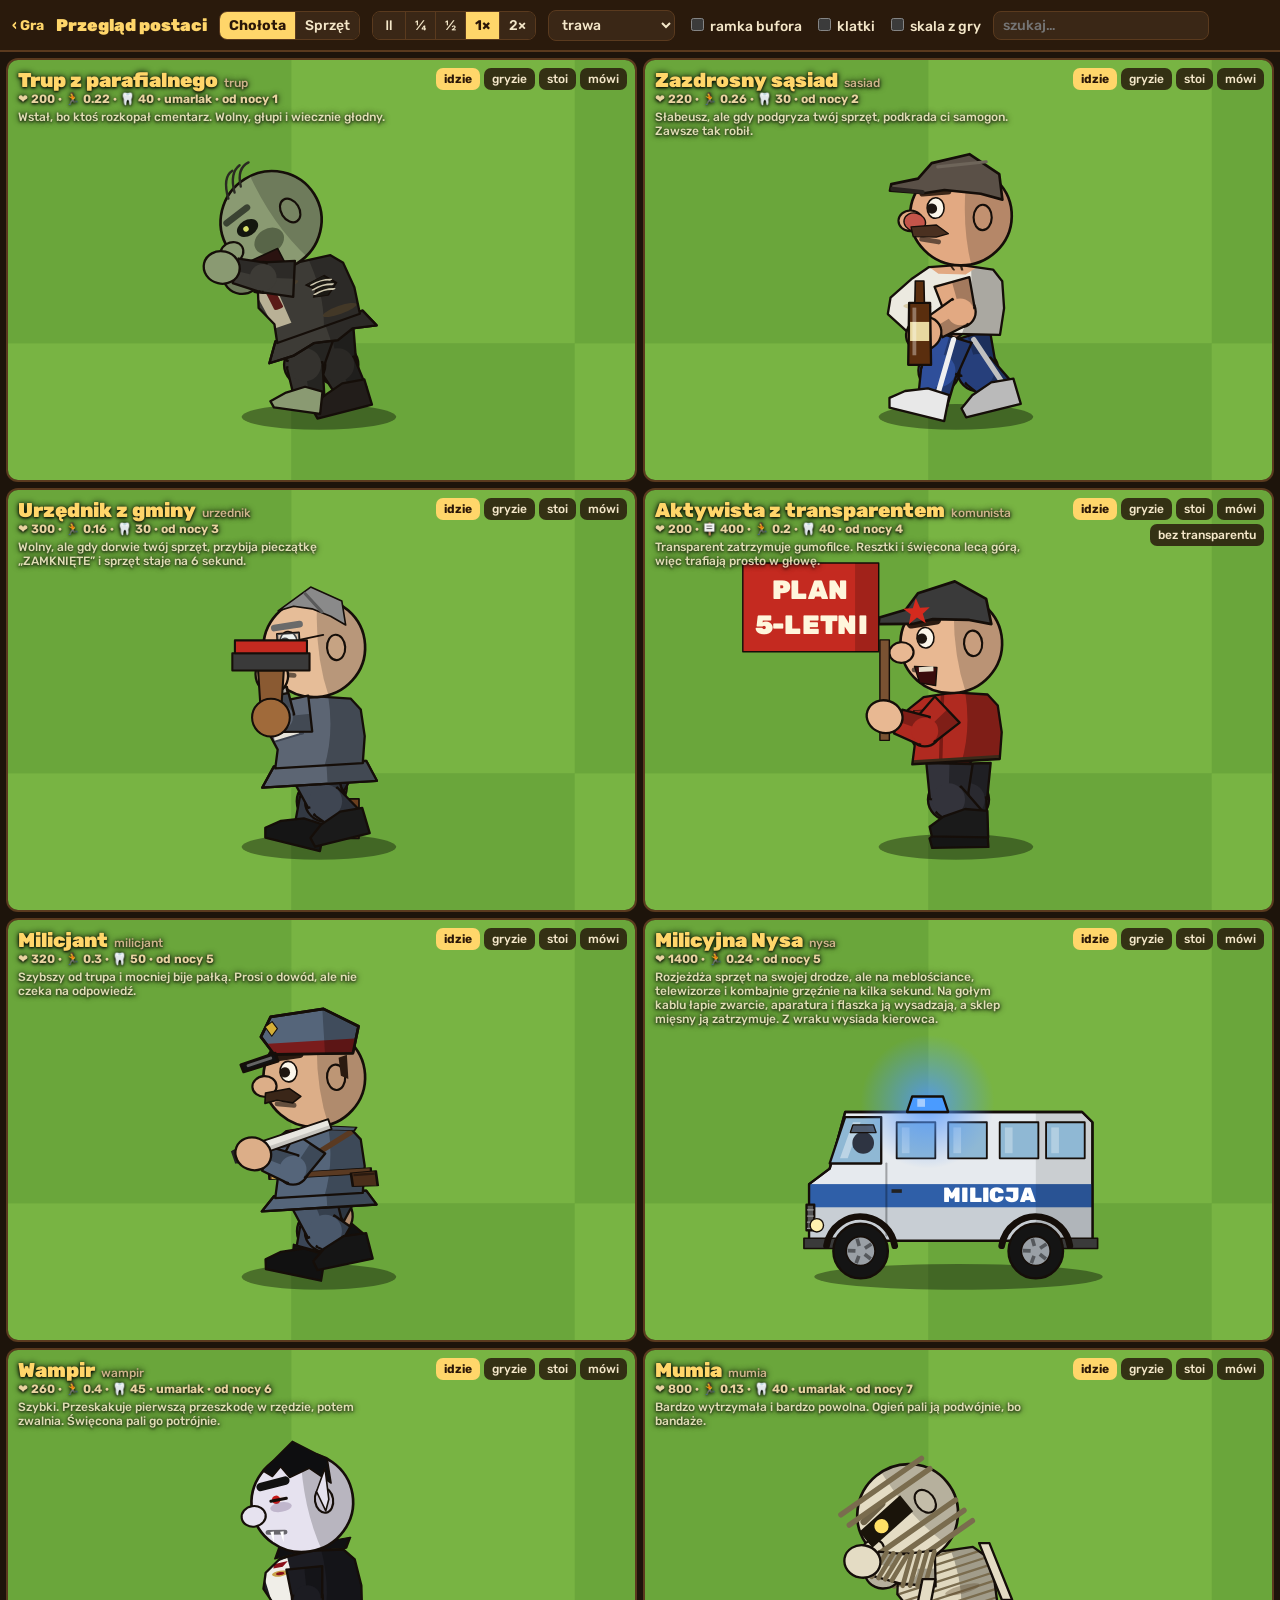
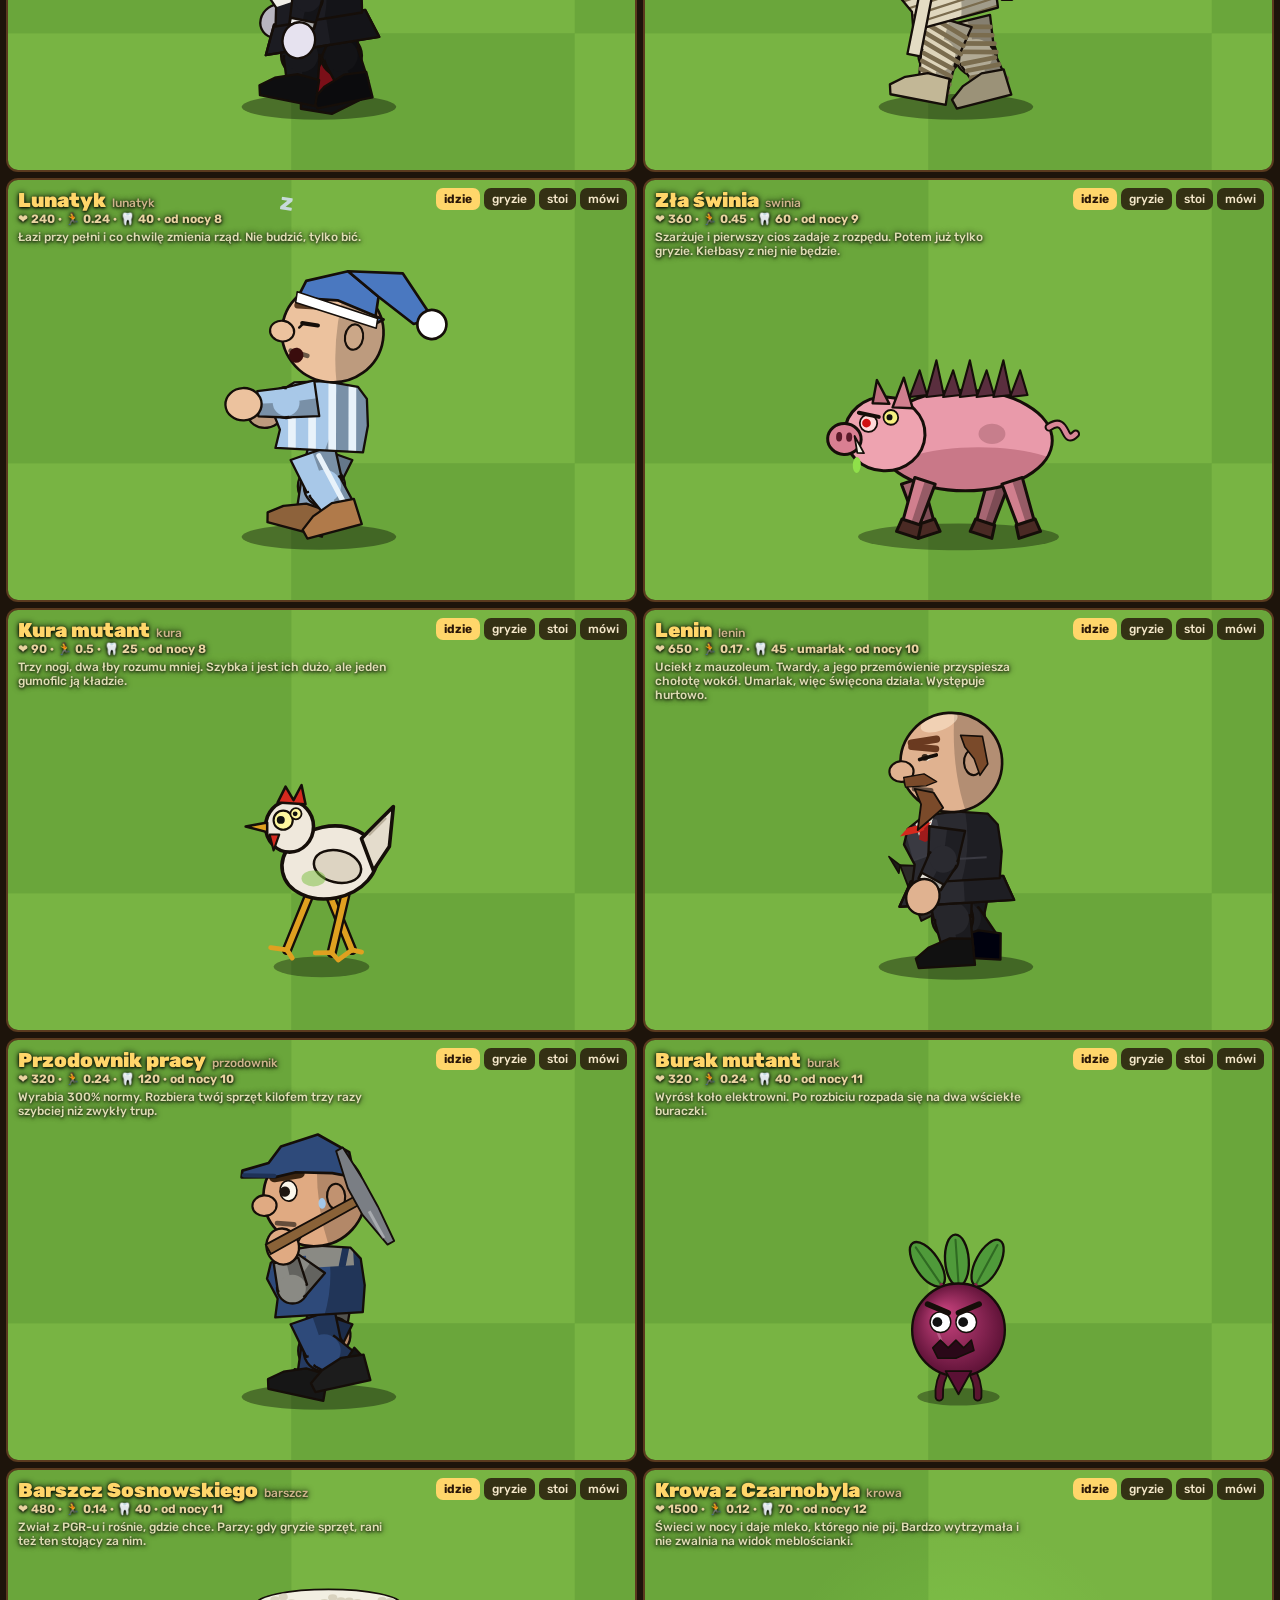
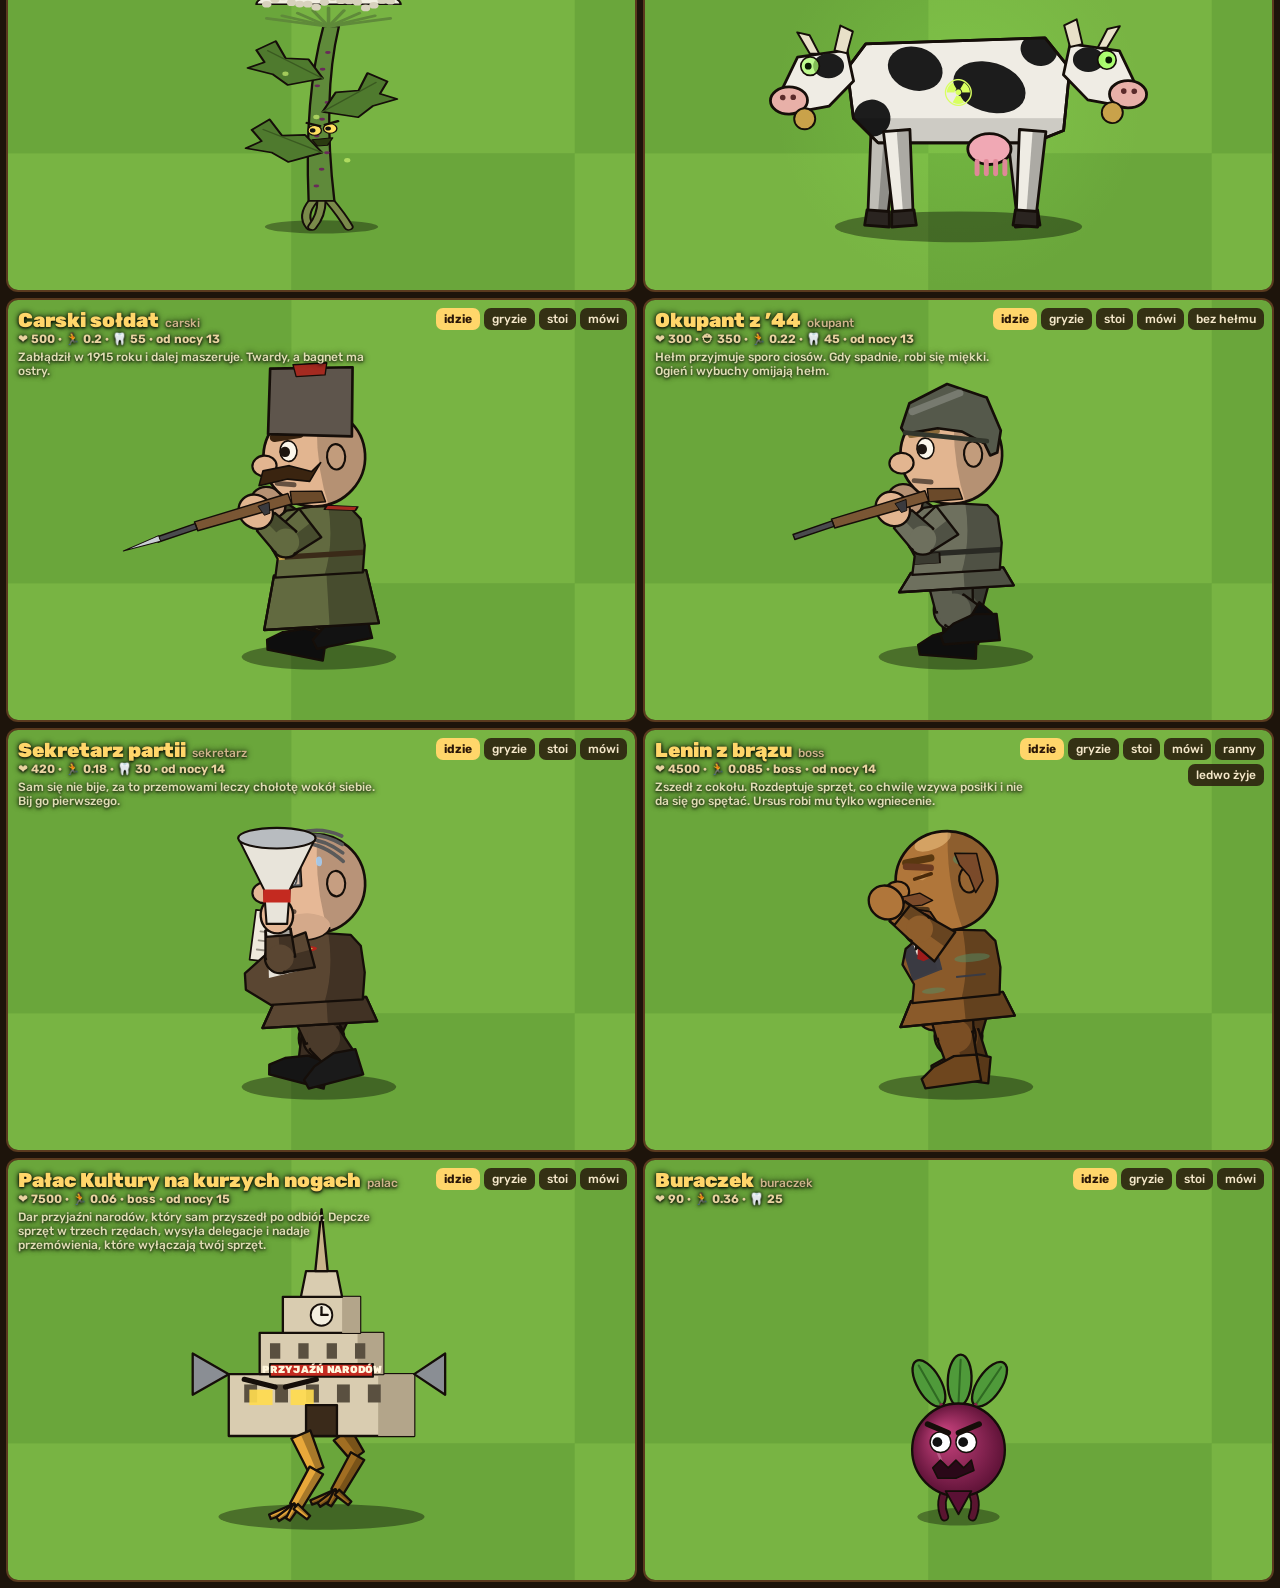
==== postacie.html @ 2f37360c "postacie: przegląd postaci w dużej skali Almanach w grze pokazuje postacie za małe, żeby oceniać gra" ====
<!doctype html>
<html lang="pl">
<head>
<meta charset="utf-8">
<meta name="viewport" content="width=device-width, initial-scale=1">
<link rel="icon" href="icon.svg">
<title>Przegląd postaci – Egzorcysta vs Chołota</title>
<link rel="preconnect" href="https://fonts.googleapis.com">
<link rel="preconnect" href="https://fonts.gstatic.com" crossorigin>
<link href="https://fonts.googleapis.com/css2?family=Rubik:wght@500;700;900&display=swap" rel="stylesheet">
<link rel="stylesheet" href="css/postacie.css">
</head>
<body>
<header>
  <a href="./" title="Do gry">‹ Gra</a>
  <b>Przegląd postaci</b>
  <span class="seg" id="tabs"></span>
  <span class="seg" id="speeds"></span>
  <select id="bg" title="Tło"></select>
  <label><input type="checkbox" id="box"> ramka bufora</label>
  <label><input type="checkbox" id="frames"> klatki</label>
  <label><input type="checkbox" id="gameScale"> skala z gry</label>
  <input id="q" type="search" placeholder="szukaj…">
</header>
<main id="grid"></main>
<!-- gra potrzebuje #c przy starcie; tu tylko zaślepka -->
<canvas id="c" hidden></canvas>
<script src="js/postacie.js"></script>
</body>
</html>
---- css/postacie.css ----
:root{--bg:#1d140b;--fg:#f4e7c9;--acc:#ffd66a;--panel:#2e2013;--head:52px;color-scheme:dark;}
*{box-sizing:border-box;}
body{margin:0;background:var(--bg);color:var(--fg);font:500 14px Rubik,system-ui,sans-serif;}
header{position:sticky;top:0;z-index:2;height:var(--head);display:flex;align-items:center;gap:12px;padding:0 12px;background:#2a1a0c;border-bottom:2px solid #5a3a1e;overflow-x:auto;white-space:nowrap;}
header a{color:var(--acc);text-decoration:none;font-weight:700;}
header b{color:var(--acc);font-weight:900;font-size:17px;}
.seg{display:inline-flex;border:1px solid #5a3a1e;border-radius:8px;overflow:hidden;}
button,select,input{font:inherit;color:inherit;background:#3a2716;border:0;padding:5px 9px;cursor:pointer;}
.seg button+button{border-left:1px solid #5a3a1e;}
button.on{background:var(--acc);color:#2a1608;font-weight:700;}
select,input[type=search]{border:1px solid #5a3a1e;border-radius:8px;}
input[type=checkbox]{padding:0;}
/* siatka 2×2: każda karta to pół ekranu, reszta przewija się w dół */
#grid{display:grid;grid-template-columns:1fr 1fr;grid-auto-rows:calc((100vh - var(--head)) / 2);gap:6px;padding:6px;}
.card{position:relative;background:var(--panel);border:2px solid #5a3a1e;border-radius:12px;overflow:hidden;}
.card.big{grid-column:1 / -1;grid-row:span 2;}
.card canvas{position:absolute;inset:0;width:100%;height:100%;}
.info{position:absolute;left:10px;top:8px;right:10px;pointer-events:none;text-shadow:0 1px 3px #000,0 0 6px #000;}
.info h2{margin:0;font-size:20px;font-weight:900;color:var(--acc);}
.info h2 small{font-size:12px;font-weight:500;color:#cdb48a;margin-left:6px;}
.info .stats{font-size:12px;font-weight:700;color:#e8d3a0;}
.info p{margin:4px 0 0;max-width:46ch;font-size:12px;opacity:.85;}
.states{position:absolute;right:8px;top:8px;display:flex;flex-wrap:wrap;justify-content:flex-end;gap:4px;max-width:45%;}
.states button{border-radius:7px;padding:4px 8px;font-size:12px;background:rgba(40,26,12,.85);}
.states button.on{background:var(--acc);}
@media (max-width:700px){#grid{grid-template-columns:1fr;}}
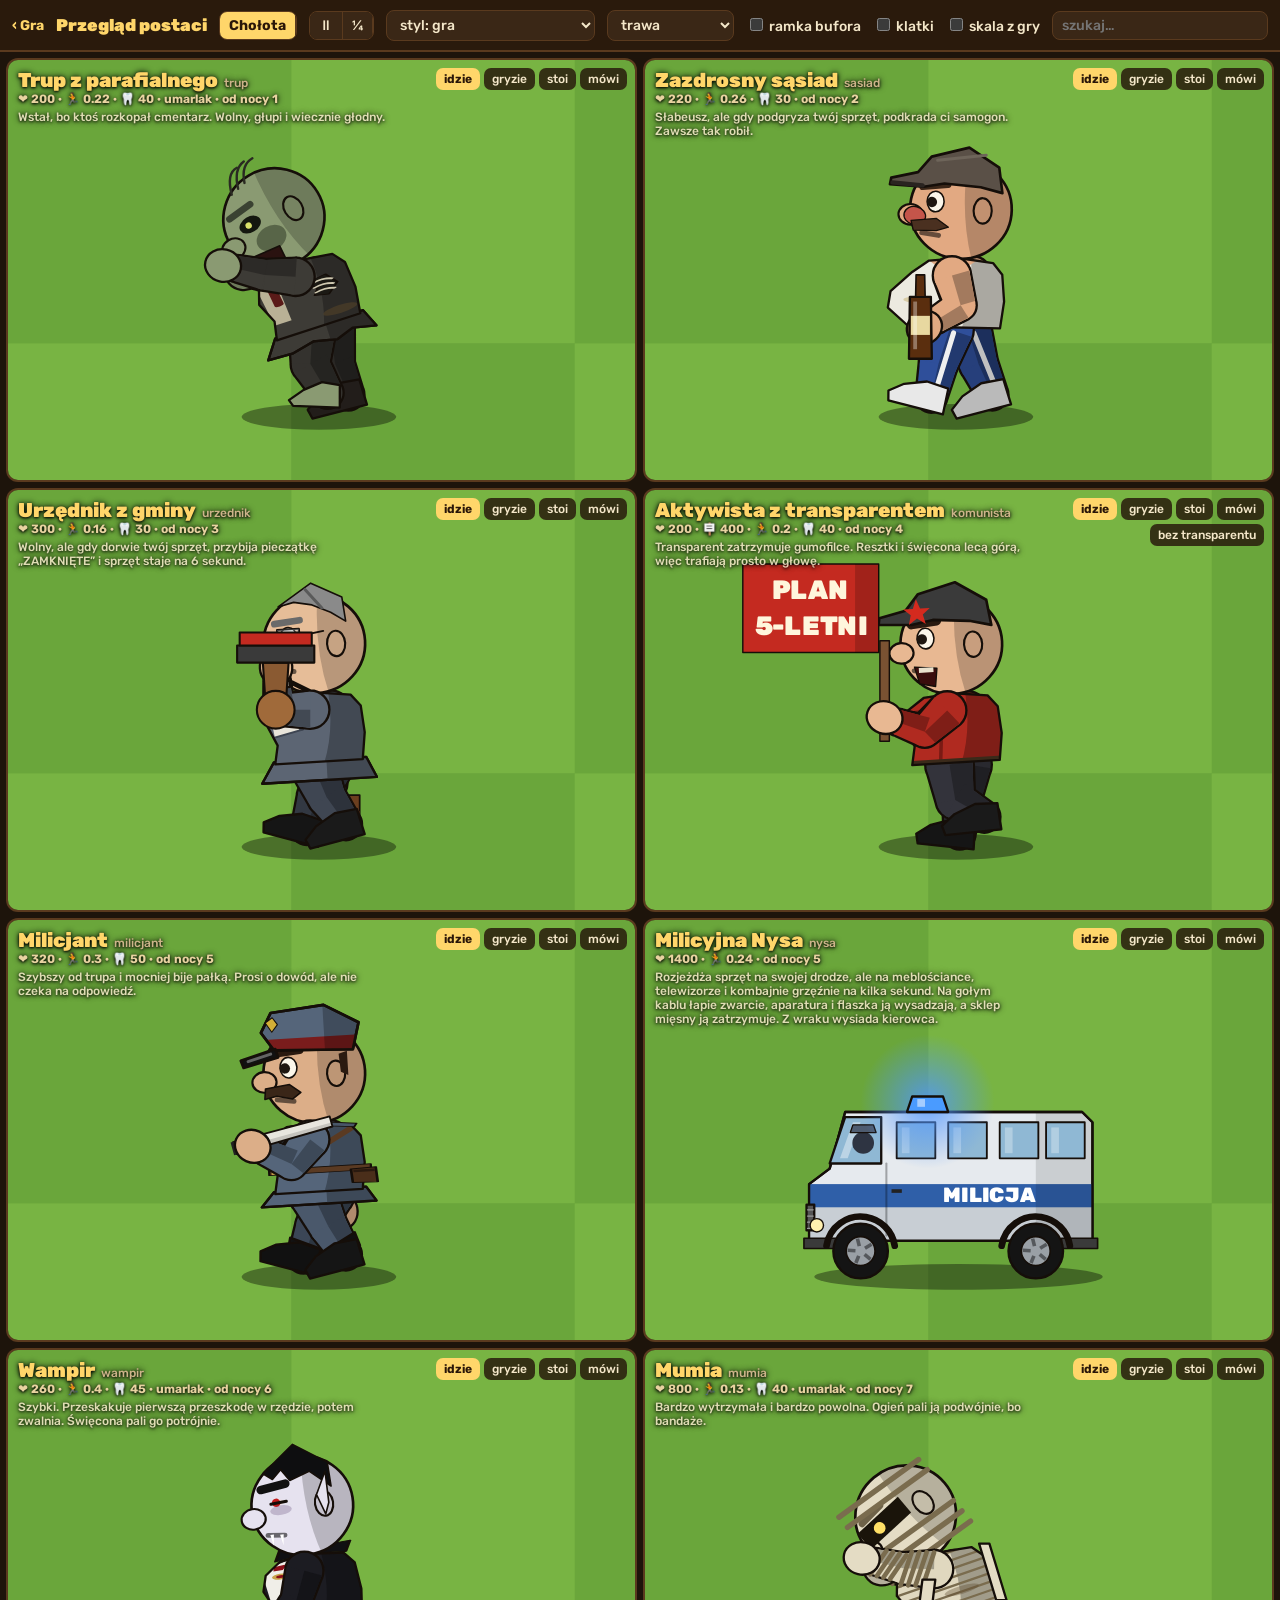
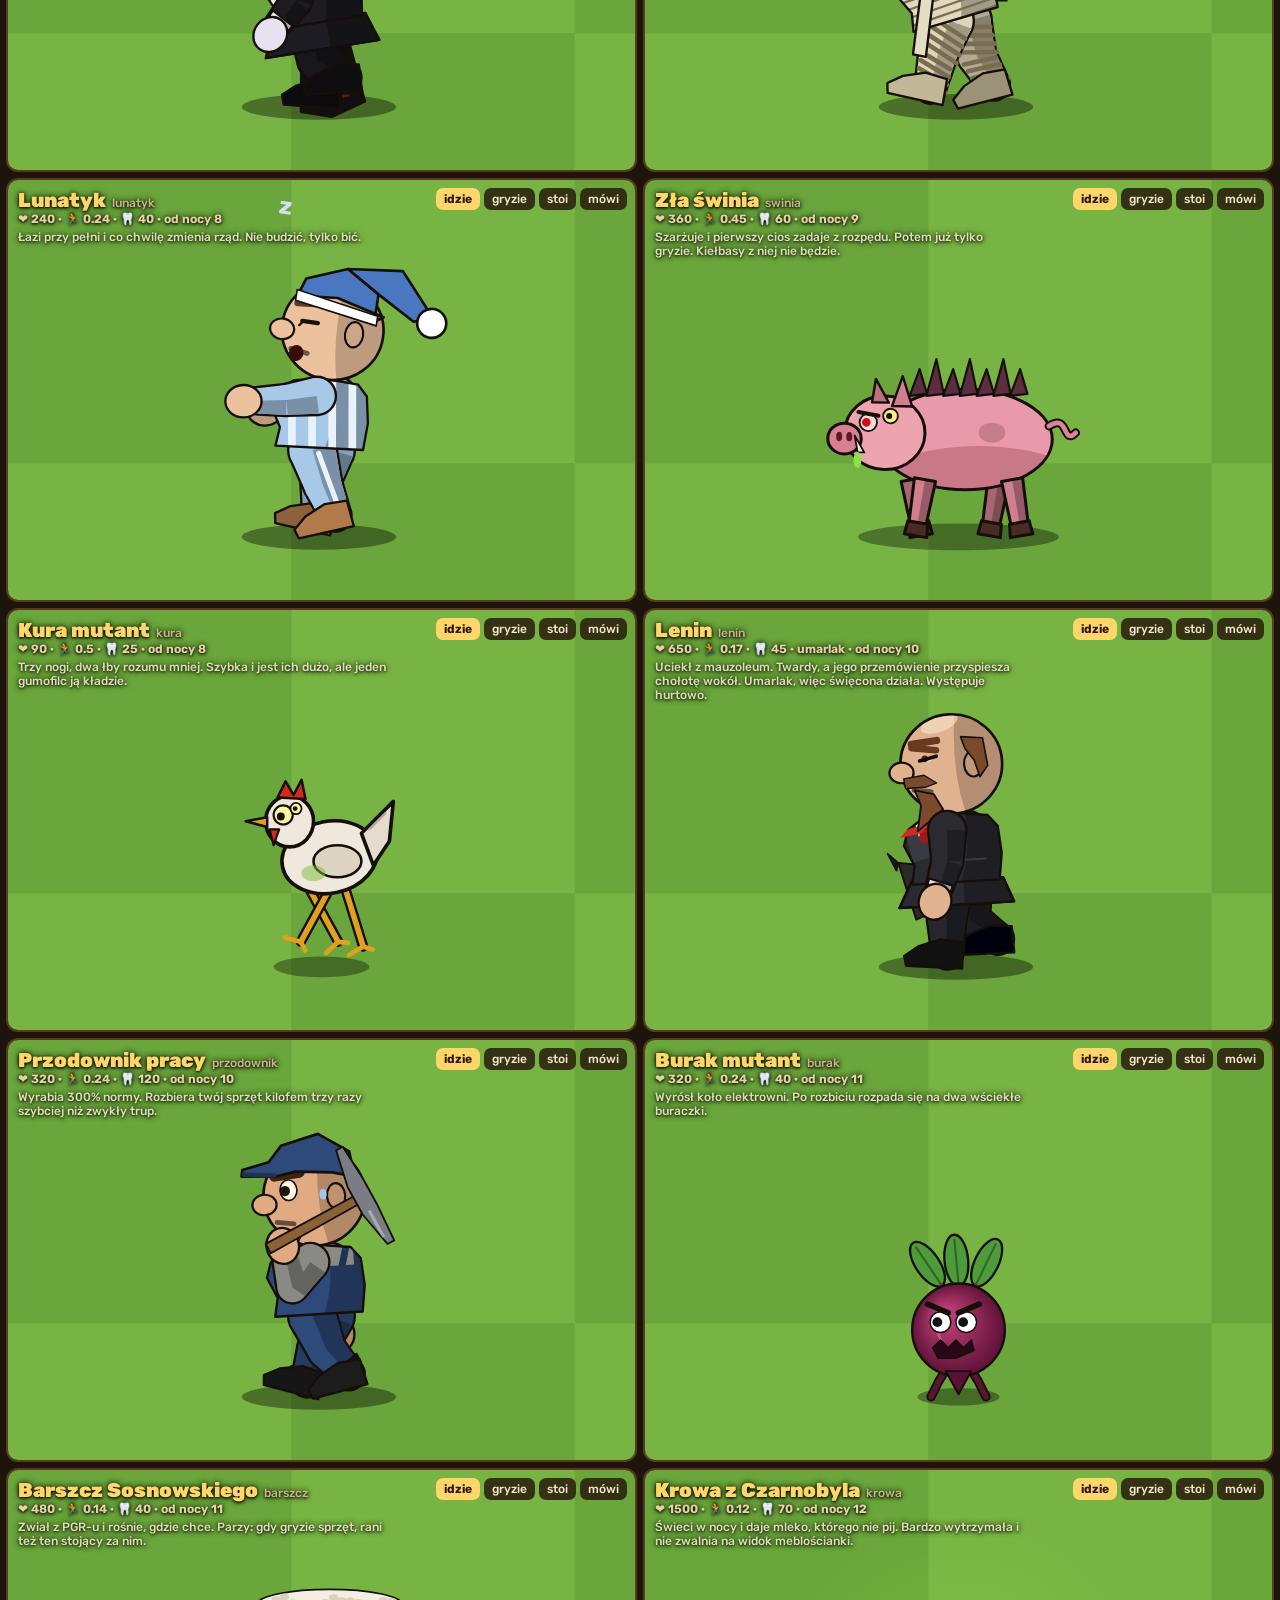
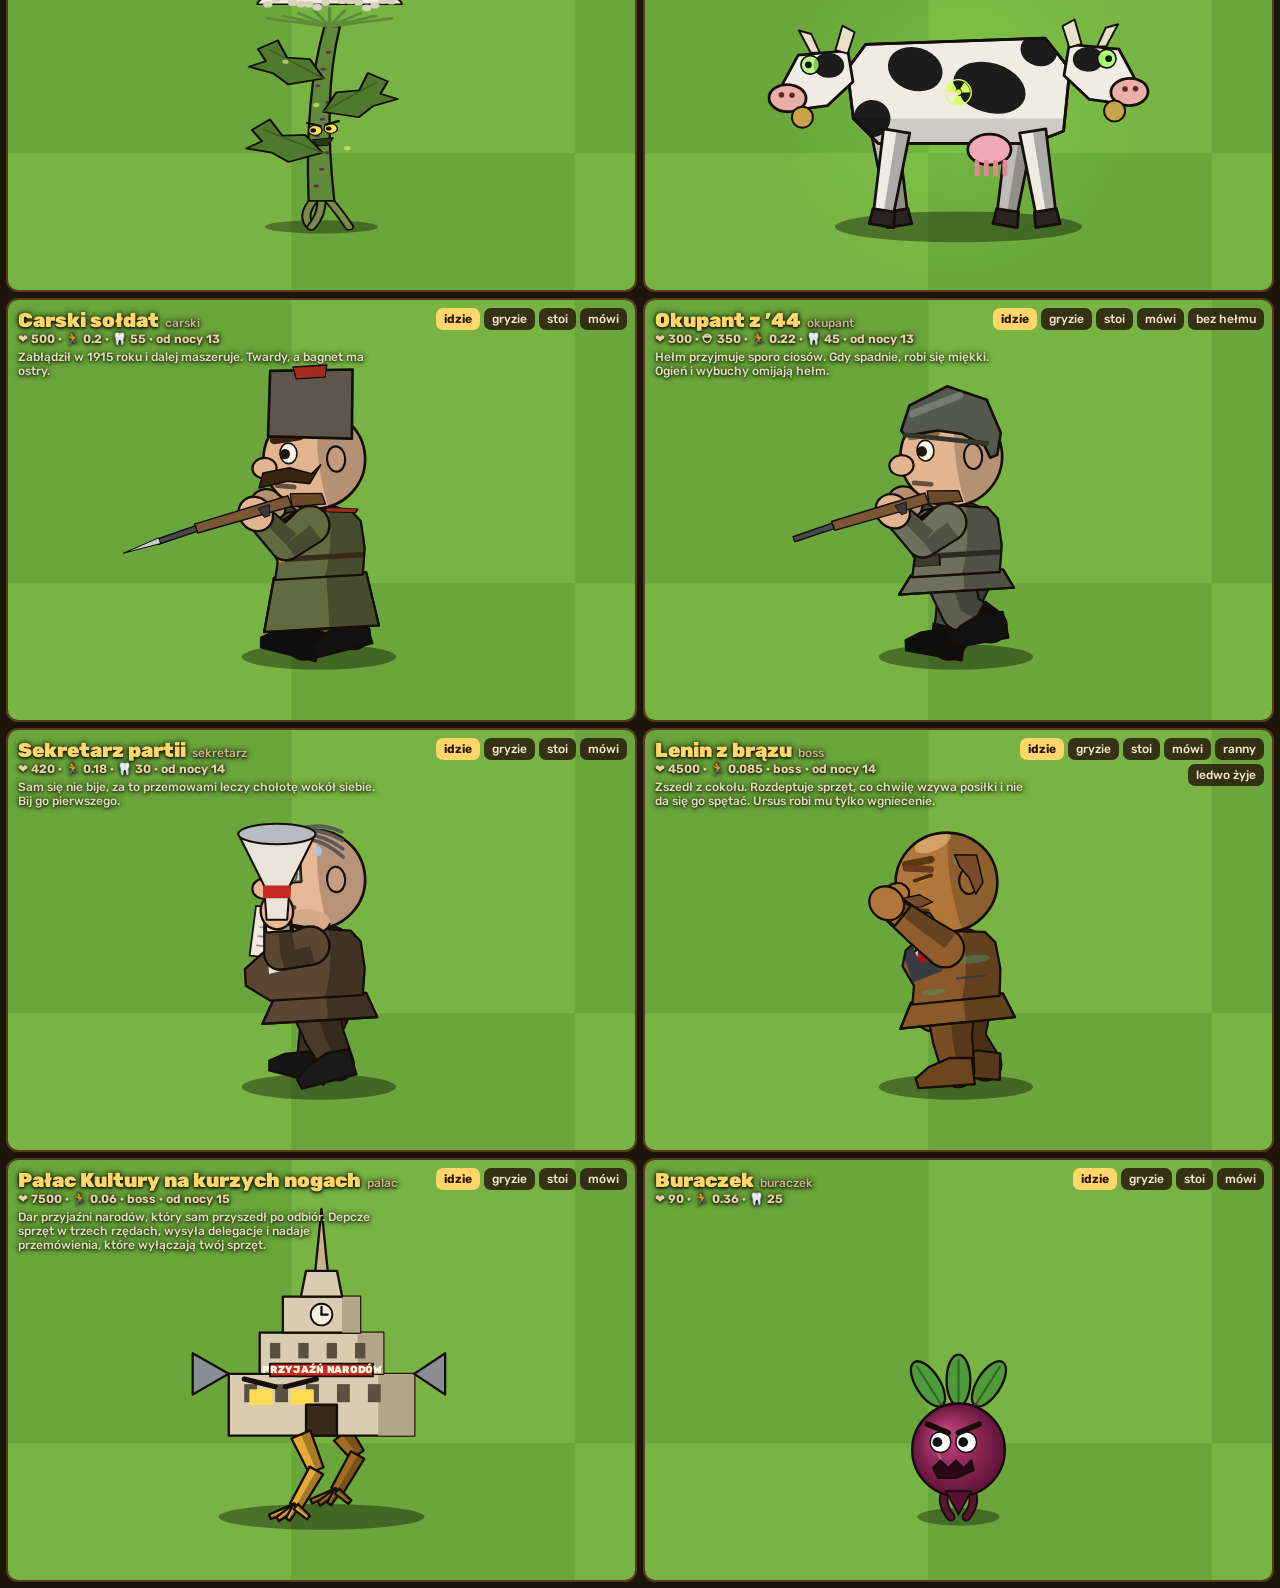
==== commit b94c21e6: "postacie: wybór stylu dla całej obsady, rejestr ODN w stylu odnowa Styl może rysować chołotę (en), s" ====
--- a/postacie.html
+++ b/postacie.html
@@ -16,6 +16,7 @@
   <b>Przegląd postaci</b>
   <span class="seg" id="tabs"></span>
   <span class="seg" id="speeds"></span>
+  <select id="style" title="Styl rysowania chołoty i sprzętu"></select>
   <select id="bg" title="Tło"></select>
   <label><input type="checkbox" id="box"> ramka bufora</label>
   <label><input type="checkbox" id="frames"> klatki</label>
